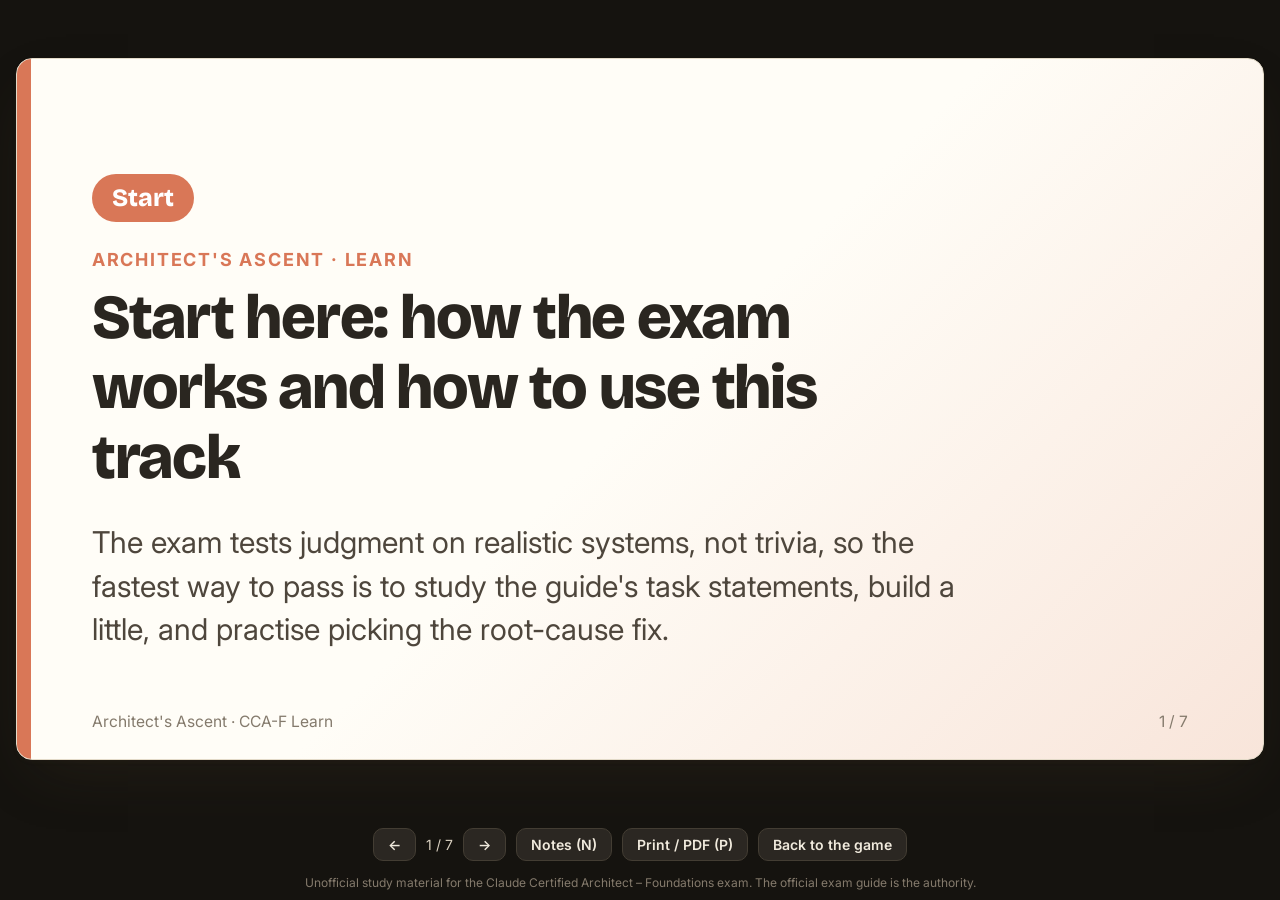
==== learn/deck.html @ 70675303 "Add the Learn track: 43 staged lessons with slides, labs and checks Three non-gating stages built fr" ====
<!DOCTYPE html>
<html lang="en" data-theme="light">
<head>
<meta charset="UTF-8">
<meta name="viewport" content="width=device-width, initial-scale=1.0">
<title>Lesson deck · Architect's Ascent</title>
<meta name="description" content="Slide deck from the Architect's Ascent Learn track for the Claude Certified Architect – Foundations exam. Unofficial study material.">
<link rel="preconnect" href="https://fonts.googleapis.com">
<link rel="preconnect" href="https://fonts.gstatic.com" crossorigin>
<link href="https://fonts.googleapis.com/css2?family=Bricolage+Grotesque:opsz,wght@12..96,400;12..96,600;12..96,700;12..96,800&family=Inter:wght@400;500;600;700&family=JetBrains+Mono:wght@500&display=swap" rel="stylesheet">
<style>
/* Standalone deck viewer: arrows / space / swipe to move, N for notes, P for a printable copy.
 * ?print=1 lays out every slide for Save as PDF; ?render=1 is the fixed 1280x720 stage the video script captures. */
:root {
  --font-display: 'Bricolage Grotesque', 'Inter', sans-serif;
  --font-body: 'Inter', -apple-system, 'Segoe UI', sans-serif;
  --font-code: 'JetBrains Mono', ui-monospace, monospace;

  --bg: #F3EEE3;
  --bg-grad: radial-gradient(1200px 600px at 50% -10%, #FAF4E6 0%, #F3EEE3 55%, #EDE5D4 100%);
  --card: #FFFDF7;
  --card-2: #FAF6EC;
  --ink: #2A2620;
  --ink-soft: #4E463C;
  --muted: #847A6C;
  --line: #E3DAC8;
  --line-strong: #CFC4AD;
  --accent: #D97757;
  --accent-deep: #B85C3C;
  --accent-soft: #F6E3DA;
  --gold: #C2912E;
  --good: #4E8F5B;
  --good-soft: #E2EFE2;
  --bad: #C04F44;
  --bad-soft: #F7E1DD;
  --d1: #D97757; --d2: #8F7BBF; --d3: #4E8F83; --d4: #5B7FA6; --d5: #B0628F;
  --shadow: 0 1px 2px rgba(74,60,40,.06), 0 10px 30px -12px rgba(74,60,40,.18);
  --shadow-big: 0 2px 4px rgba(74,60,40,.08), 0 24px 60px -20px rgba(74,60,40,.28);
  --radius: 16px;
}
[data-theme="dark"] {
  --bg: #201D19;
  --bg-grad: radial-gradient(1200px 600px at 50% -10%, #2B2620 0%, #201D19 55%, #1A1815 100%);
  --card: #2B2722;
  --card-2: #332E27;
  --ink: #F0EADD;
  --ink-soft: #D9D0C0;
  --muted: #A89C88;
  --line: #433D33;
  --line-strong: #57503F;
  --accent: #E08963;
  --accent-deep: #F0A07A;
  --accent-soft: #46342B;
  --gold: #D9AC4B;
  --good: #7CB888;
  --good-soft: #2E3B2E;
  --bad: #E07A6B;
  --bad-soft: #45302C;
  --shadow: 0 1px 2px rgba(0,0,0,.25), 0 10px 30px -12px rgba(0,0,0,.5);
  --shadow-big: 0 2px 4px rgba(0,0,0,.3), 0 24px 60px -20px rgba(0,0,0,.6);
}
* { margin: 0; padding: 0; box-sizing: border-box; }
body { font-family: var(--font-body); background: #15130F; color: var(--ink); min-height: 100vh; display: flex; flex-direction: column; }
code { font-family: var(--font-code); font-size: .85em; background: var(--accent-soft); color: var(--accent-deep); padding: .1em .35em; border-radius: 6px; }
#stage { flex: 1; display: grid; place-items: center; padding: 16px; }
#stage .ldeck { width: min(100%, calc((100vh - 120px) * 16 / 9)); }
#bar { display: flex; gap: 10px; align-items: center; justify-content: center; padding: 10px 16px 14px; color: #D9D0C0; font-size: 14px; flex-wrap: wrap; }
#bar button, #bar a { background: #2B2722; color: #F0EADD; border: 1px solid #433D33; border-radius: 10px; padding: 7px 14px; font: 600 14px var(--font-body); cursor: pointer; text-decoration: none; }
#note { max-width: 900px; margin: 0 auto 14px; padding: 0 16px; color: #D9D0C0; font-size: 15px; display: none; }
#note.show { display: block; }
#disclaimer { text-align: center; color: #847A6C; font-size: 12px; padding-bottom: 10px; }
body.render { background: #F3EEE3; display: block; }
body.render #stage { padding: 0; display: block; }
body.render #stage .ldeck { width: 1280px; }
body.render .lslide { border-radius: 0; border: 0; box-shadow: none; }
body.render #bar, body.render #note, body.render #disclaimer { display: none; }
body.deck-print { background: #fff; display: block; }
body.deck-print #stage { display: block; padding: 0; }
body.deck-print #stage .ldeck { width: 100%; }
body.deck-print .lslide { margin-bottom: 18px; }
body.deck-print #bar, body.deck-print #note { display: none; }
@page { size: 13.333in 7.5in; margin: 0; }
</style>
<link rel="stylesheet" href="learn.css">
</head>
<body>
<div id="stage"><div class="ldeck" id="deck"></div></div>
<div id="note"></div>
<div id="bar">
  <button onclick="move(-1)" aria-label="Previous slide">←</button><span id="count"></span><button onclick="move(1)" aria-label="Next slide">→</button>
  <button onclick="toggleNotes()">Notes (N)</button><button onclick="printable()">Print / PDF (P)</button>
  <a href="../index.html" id="back">Back to the game</a>
</div>
<div id="disclaimer">Unofficial study material for the Claude Certified Architect – Foundations exam. The official exam guide is the authority.</div>
<script>
/* Same code-token highlighting as the game (copied from game.js CODE_RX + fmt; keep in sync). */
const CODE_RX = new RegExp([
  '(?:~\\/)?\\.claude\\/[A-Za-z0-9_\\-.\\/*]+',
  '~\\/\\.claude\\.json', '\\.mcp\\.json',
  'claude -p\\b', 'claude-code-action',
  '\\$\\{[A-Z_][A-Z0-9_]*\\}',
  '--[a-z][a-z-]+\\b',
  '\\b[A-Za-z0-9_\\-]+\\.(?:md|json|tsx|ts|jsx|js|py|yaml|yml|mjs)\\b',
  '\\/(?:compact|memory|reload-skills|clear|resume|config|status|usage|plugin)\\b',
  '\\b(?:PreToolUse|PostToolUse|SessionStart|UserPromptSubmit|allowed-tools|argument-hint|cache_control|tool_choice|allowedTools|isRetryable|errorCategory|isError|custom_id|fork_session|max_iterations|max_tokens|stop_reason|end_turn|tool_use|tool_result|few_shot|Grep|Glob)\\b',
  '\\b[a-z][a-z0-9]*(?:_[a-z0-9]+)+\\b',
  '"(?:auto|any|none)"',
].join('|'), 'g');

function fmt(text) {
  const esc = String(text)
    .replace(/&/g, '&amp;').replace(/</g, '&lt;').replace(/>/g, '&gt;');
  return esc.replace(CODE_RX, m => '<code>' + m + '</code>');
}
</script>
<script src="lessons.js"></script>
<script src="../learn.js"></script>
<script>
const params = new URLSearchParams(location.search);
const lesson = Learn.byId(params.get("id") || decodeURIComponent(location.hash.slice(1))) || Learn.all()[0];
const slides = Learn.deck(lesson);
let i = 0;
document.title = lesson.title + ' · Architect\'s Ascent';
function draw() {
  document.getElementById('deck').innerHTML = Learn.slideHTML(lesson, i);
  Learn.fit(document.querySelector('#deck .lslide'));
  document.getElementById('count').textContent = (i + 1) + ' / ' + slides.length;
  document.getElementById('note').textContent = slides[i].note || '';
}
function move(d) { i = Math.max(0, Math.min(slides.length - 1, i + d)); draw(); }
function toggleNotes() { document.getElementById('note').classList.toggle('show'); }
function printable() { location.search = '?print=1'; }
window.showSlide = n => { i = n; draw(); return slides.length; };
window.slideCount = slides.length;
if (params.get('theme') === 'dark') document.documentElement.dataset.theme = 'dark';
if (params.get('render')) document.body.classList.add('render');
if (params.get('print')) {
  document.body.classList.add('deck-print');
  document.getElementById('deck').innerHTML = slides.map((_, k) => Learn.slideHTML(lesson, k)).join('');
  document.querySelectorAll('#deck .lslide').forEach(s => Learn.fit(s));
  if (document.fonts) document.fonts.ready.then(() => setTimeout(() => window.print(), 300));
} else draw();
document.addEventListener('keydown', e => {
  if (['ArrowRight', 'PageDown', ' '].includes(e.key)) { move(1); e.preventDefault(); }
  if (['ArrowLeft', 'PageUp'].includes(e.key)) { move(-1); e.preventDefault(); }
  if (e.key === 'n') toggleNotes();
  if (e.key === 'p') printable();
});
let x0 = null;
document.addEventListener('touchstart', e => { x0 = e.touches[0].clientX; }, { passive: true });
document.addEventListener('touchend', e => { if (x0 === null) return; const dx = e.changedTouches[0].clientX - x0; x0 = null; if (Math.abs(dx) > 50) move(dx < 0 ? 1 : -1); }, { passive: true });
</script>
</body>
</html>
---- learn/learn.css ----
/* ARCHITECT'S ASCENT — Learn track (path, lesson page, slide decks).
 * Shared by index.html and the standalone learn/deck.html. Uses the site tokens
 * (--card, --ink, --d1..--d5, ...); deck.html defines the same tokens. */

/* ---------- learning path ---------- */
.ln-summary { display: flex; gap: 14px; align-items: center; flex-wrap: wrap; background: var(--card); border: 1px solid var(--line); border-radius: var(--radius); padding: 16px 20px; box-shadow: var(--shadow); margin-bottom: 22px; }
.ln-summary .ln-prog { flex: 1; min-width: 200px; }
.ln-summary .ln-prog b { font-family: var(--font-display); font-size: 18px; }
.ln-bar { height: 8px; border-radius: 99px; background: var(--line); overflow: hidden; margin-top: 6px; }
.ln-bar > div { height: 100%; background: linear-gradient(90deg, var(--accent), var(--gold)); border-radius: 99px; }
.ln-stage { margin: 26px 0 8px; }
.ln-stage h3 { font-family: var(--font-display); font-size: 23px; font-weight: 800; letter-spacing: -.02em; display: flex; gap: 10px; align-items: baseline; flex-wrap: wrap; }
.ln-stage h3 .lvl { font-size: 12px; font-weight: 700; text-transform: uppercase; letter-spacing: .08em; color: #fff; background: var(--accent); padding: 3px 10px; border-radius: 99px; }
.ln-stage h3 .lvl.l2 { background: var(--d4); }
.ln-stage h3 .lvl.l3 { background: var(--d5); }
.ln-stage > p { color: var(--muted); font-size: 14.5px; margin: 4px 0 12px; max-width: 760px; }
.ln-domain { margin: 14px 0 6px; font-weight: 700; font-size: 14px; color: var(--ink-soft); display: flex; gap: 8px; align-items: center; }
.ln-domain .dot { width: 10px; height: 10px; border-radius: 50%; background: var(--dc); }
.ln-grid { display: grid; grid-template-columns: repeat(auto-fill, minmax(230px, 1fr)); gap: 10px; }
.ln-card { position: relative; text-align: left; background: var(--card); border: 1px solid var(--line); border-left: 5px solid var(--dc, var(--accent)); border-radius: 13px; padding: 12px 14px 11px; box-shadow: var(--shadow); color: var(--ink); transition: transform .15s, box-shadow .15s; }
.ln-card:hover { transform: translateY(-3px); box-shadow: var(--shadow-big); }
.ln-card .id { font-family: var(--font-display); font-weight: 800; font-size: 13px; color: var(--dc, var(--accent-deep)); }
.ln-card .nm { display: block; font-weight: 600; font-size: 14.5px; line-height: 1.35; margin: 2px 0 6px; }
.ln-card .meta { font-size: 12.5px; color: var(--muted); }
.ln-card .done { position: absolute; top: 9px; right: 11px; font-size: 15px; }
.ln-card.is-done { background: var(--card-2); }
.ln-card.is-next { outline: 2px solid var(--accent); outline-offset: 2px; }
.ln-res { display: grid; grid-template-columns: repeat(auto-fill, minmax(280px, 1fr)); gap: 12px; }
.ln-res .box { background: var(--card); border: 1px solid var(--line); border-radius: 14px; padding: 14px 16px; box-shadow: var(--shadow); }
.ln-res .box h4 { font-family: var(--font-display); font-size: 16px; margin-bottom: 6px; }
.ln-res ul { padding-left: 18px; font-size: 14px; }
.ln-res li { margin: 4px 0; }
.ln-res li .muted { font-size: 12.5px; }

/* ---------- lesson page ---------- */
.ls-chips { display: flex; gap: 8px; flex-wrap: wrap; margin: -8px 0 14px; }
.ls-chip { font-size: 12.5px; font-weight: 700; padding: 3px 11px; border-radius: 99px; background: var(--card); border: 1px solid var(--line); color: var(--ink-soft); }
.ls-chip.dom { background: var(--dc); border-color: transparent; color: #fff; }
.ls-hook { font-size: 17px; color: var(--ink-soft); margin-bottom: 16px; max-width: 820px; }
.ls-tabs { display: flex; gap: 6px; margin-bottom: 12px; flex-wrap: wrap; }
.ls-tabs button { font-weight: 600; font-size: 14px; padding: 8px 14px; border-radius: 10px; border: 1px solid var(--line); background: var(--card); color: var(--ink-soft); }
.ls-tabs button.on { background: var(--ink); color: var(--bg); border-color: var(--ink); }
.ls-player { background: #000; border-radius: var(--radius); overflow: hidden; box-shadow: var(--shadow-big); }
.ls-player video { display: block; width: 100%; aspect-ratio: 16 / 9; background: #000; }
.ls-deckbar { display: flex; align-items: center; gap: 10px; margin: 10px 0 0; flex-wrap: wrap; }
.ls-deckbar .count { font-weight: 700; font-size: 14px; color: var(--muted); min-width: 64px; text-align: center; }
.ls-deckbar .grow { flex: 1; }
.ls-dots { display: flex; gap: 5px; }
.ls-dots i { width: 8px; height: 8px; border-radius: 50%; background: var(--line-strong); cursor: pointer; }
.ls-dots i.on { background: var(--accent); }
.ls-note { margin-top: 10px; background: var(--card-2); border: 1px dashed var(--line-strong); border-radius: 12px; padding: 10px 14px; font-size: 14.5px; color: var(--ink-soft); }
.ls-section { margin-top: 26px; }
.ls-section h4 { font-family: var(--font-display); font-size: 19px; font-weight: 800; margin-bottom: 8px; }
.ls-delta { background: var(--accent-soft); border-radius: 12px; padding: 10px 14px; font-size: 14.5px; margin-top: 14px; }
.ls-check { background: var(--card); border: 1px solid var(--line); border-radius: 14px; padding: 14px 16px; margin-bottom: 12px; box-shadow: var(--shadow); }
.ls-check .q-text { font-size: 16px; margin-bottom: 10px; }
.ls-why { margin-top: 10px; font-size: 14.5px; padding: 9px 12px; border-radius: 10px; background: var(--good-soft); }
.ls-why.bad { background: var(--bad-soft); }
.ls-vids { display: grid; grid-template-columns: repeat(auto-fill, minmax(260px, 1fr)); gap: 12px; }
.ls-vid { background: var(--card); border: 1px solid var(--line); border-radius: 14px; overflow: hidden; box-shadow: var(--shadow); }
.ls-vid .frame { position: relative; aspect-ratio: 16 / 9; background: #111 center / cover no-repeat; display: grid; place-items: center; cursor: pointer; border: 0; width: 100%; }
.ls-vid .frame span { background: rgba(0,0,0,.65); color: #fff; font-weight: 700; font-size: 13px; padding: 7px 12px; border-radius: 99px; }
.ls-vid iframe { width: 100%; aspect-ratio: 16 / 9; border: 0; display: block; }
.ls-vid .cap { padding: 9px 12px 11px; font-size: 13.5px; }
.ls-vid .cap b { display: block; line-height: 1.35; }
.ls-vid .cap .muted { font-size: 12.5px; }
.ls-src { padding-left: 18px; font-size: 14.5px; }
.ls-src li { margin: 4px 0; }
.ls-foot { display: flex; gap: 10px; flex-wrap: wrap; margin-top: 26px; padding-top: 18px; border-top: 1px solid var(--line); }
.ls-gloss { display: grid; grid-template-columns: repeat(auto-fill, minmax(240px, 1fr)); gap: 8px; }
.ls-gloss div { background: var(--card); border: 1px solid var(--line); border-radius: 11px; padding: 9px 12px; font-size: 14px; }
.ls-gloss b { display: block; font-size: 14px; }

/* ---------- slide (16:9, scales with its container) ---------- */
.ldeck { container-type: inline-size; width: 100%; }
.lslide {
  --dc: var(--accent);
  position: relative; aspect-ratio: 16 / 9; width: 100%; overflow: hidden;
  background: var(--card); color: var(--ink); border: 1px solid var(--line); border-radius: var(--radius);
  box-shadow: var(--shadow-big); padding: 5.2cqw 6cqw 4.6cqw; display: flex; flex-direction: column;
  font-family: var(--font-body); font-size: 2.15cqw; line-height: 1.45;
}
.lslide::before { content: ''; position: absolute; left: 0; top: 0; bottom: 0; width: 1.1cqw; background: var(--dc); }
.lslide .kick { font-size: .67em; font-weight: 700; letter-spacing: .1em; text-transform: uppercase; color: var(--dc); margin-bottom: .8cqw; }
.lslide h2 { font-family: var(--font-display); font-weight: 800; font-size: 1.72em; line-height: 1.12; letter-spacing: -.02em; margin-bottom: 2.2cqw; }
.lslide ul { list-style: none; padding: 0; margin: 0; display: grid; gap: 1.25cqw; align-content: start; }
.lslide li { position: relative; padding-left: 2.6cqw; }
.lslide li::before { content: ''; position: absolute; left: .3cqw; top: .62em; width: 1cqw; height: 1cqw; border-radius: 50%; background: var(--dc); }
.lslide code { font-size: .88em; white-space: normal; }
.lslide .body { flex: 1; display: flex; gap: 3cqw; min-height: 0; }
.lslide .body > * { flex: 1; min-width: 0; }
.lslide pre { font-family: var(--font-code); font-size: .72em; line-height: 1.5; background: #24201B; color: #F0EADD; border-radius: 1.4cqw; padding: 1.8cqw 2cqw; overflow: hidden; white-space: pre-wrap; overflow-wrap: anywhere; align-self: flex-start; max-height: 100%; }
.lslide .body > pre { flex: 1.25; }
.lslide pre .lang { display: block; font-family: var(--font-body); font-size: .78em; font-weight: 700; text-transform: uppercase; letter-spacing: .08em; color: #A89C88; margin-bottom: .6cqw; }
.lslide .foot { position: absolute; left: 6cqw; right: 6cqw; bottom: 2cqw; display: flex; justify-content: space-between; font-size: 1.25cqw; color: var(--muted); }
.lslide .delta { margin-top: auto; font-size: .74em; background: var(--accent-soft); border-radius: 1cqw; padding: .9cqw 1.4cqw; }
/* title slide */
.lslide.k-title { justify-content: center; background: linear-gradient(135deg, var(--card) 50%, color-mix(in srgb, var(--dc) 18%, var(--card))); }
.lslide.k-title h2 { font-size: 2.33em; max-width: 80%; }
.lslide.k-title .hook { font-size: 1.12em; color: var(--ink-soft); max-width: 80%; }
.lslide.k-title .badge { display: inline-block; font-family: var(--font-display); font-weight: 800; font-size: .93em; color: #fff; background: var(--dc); padding: .5cqw 1.6cqw; border-radius: 99px; margin-bottom: 2cqw; align-self: flex-start; }
/* traps */
.lslide .traps { display: grid; gap: 1.3cqw; }
.lslide .trap { display: grid; grid-template-columns: 1fr 1fr; gap: 1.2cqw; font-size: .81em; line-height: 1.38; }
.lslide .trap > div { border-radius: 1.1cqw; padding: 1cqw 1.4cqw; }
.lslide .trap .w { background: var(--bad-soft); }
.lslide .trap .r { background: var(--good-soft); }
.lslide .trap b { display: block; font-size: .69em; text-transform: uppercase; letter-spacing: .08em; margin-bottom: .2cqw; }
.lslide .trap .w b { color: var(--bad); }
.lslide .trap .r b { color: var(--good); }
.lslide .trap .why { display: block; margin-top: .3cqw; color: var(--ink-soft); font-size: .86em; }
/* recap */
.lslide.k-recap { background: linear-gradient(160deg, var(--card) 60%, color-mix(in srgb, var(--dc) 14%, var(--card))); }
.lslide.k-recap li { font-weight: 600; }
/* glossary slide */
.lslide .gl { display: grid; grid-template-columns: 1fr 1fr; gap: 1cqw 2.4cqw; font-size: .79em; }
.lslide .gl b { color: var(--dc); }

@media (max-width: 640px) {
  .ls-deckbar .ls-dots { display: none; }
}
@media print {
  body.deck-print .lslide { break-after: page; box-shadow: none; border: 0; border-radius: 0; }
}
.ls-lab { background: var(--card); border: 1px solid var(--line); border-left: 5px solid var(--gold); border-radius: 14px; padding: 14px 18px; box-shadow: var(--shadow); font-size: 15px; }
.ls-lab ol { padding-left: 20px; margin: 8px 0; }
.ls-lab li { margin: 5px 0; }
.ls-lab p { font-size: 14.5px; color: var(--ink-soft); }
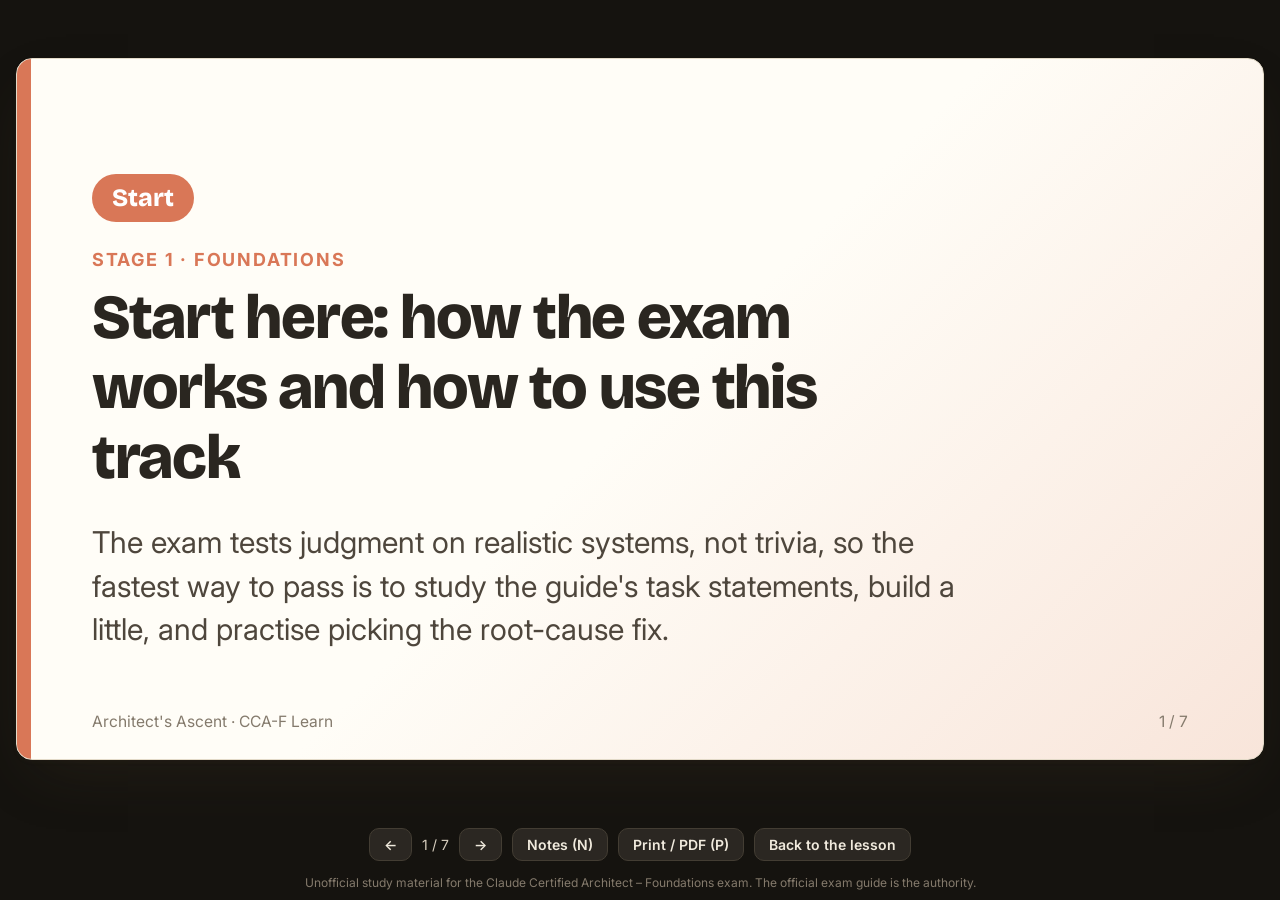
==== commit cddf1746: "Learn: readable slides on phones, slides clear their footer, placement feeds the weak-spot panel, de" ====
--- a/learn/deck.html
+++ b/learn/deck.html
@@ -64,6 +64,7 @@
 code { font-family: var(--font-code); font-size: .85em; background: var(--accent-soft); color: var(--accent-deep); padding: .1em .35em; border-radius: 6px; }
 #stage { flex: 1; display: grid; place-items: center; padding: 16px; }
 #stage .ldeck { width: min(100%, calc((100vh - 120px) * 16 / 9)); }
+body.notes #stage .ldeck { width: min(100%, calc((100vh - 220px) * 16 / 9)); }
 #bar { display: flex; gap: 10px; align-items: center; justify-content: center; padding: 10px 16px 14px; color: #D9D0C0; font-size: 14px; flex-wrap: wrap; }
 #bar button, #bar a { background: #2B2722; color: #F0EADD; border: 1px solid #433D33; border-radius: 10px; padding: 7px 14px; font: 600 14px var(--font-body); cursor: pointer; text-decoration: none; }
 #note { max-width: 900px; margin: 0 auto 14px; padding: 0 16px; color: #D9D0C0; font-size: 15px; display: none; }
@@ -89,7 +90,7 @@
 <div id="bar">
   <button onclick="move(-1)" aria-label="Previous slide">←</button><span id="count"></span><button onclick="move(1)" aria-label="Next slide">→</button>
   <button onclick="toggleNotes()">Notes (N)</button><button onclick="printable()">Print / PDF (P)</button>
-  <a href="../index.html" id="back">Back to the game</a>
+  <a href="../index.html" id="back">Back to the lesson</a>
 </div>
 <div id="disclaimer">Unofficial study material for the Claude Certified Architect – Foundations exam. The official exam guide is the authority.</div>
 <script>
@@ -128,11 +129,14 @@
   document.getElementById('note').textContent = slides[i].note || '';
 }
 function move(d) { i = Math.max(0, Math.min(slides.length - 1, i + d)); draw(); }
-function toggleNotes() { document.getElementById('note').classList.toggle('show'); }
-function printable() { location.search = '?print=1'; }
+function toggleNotes() { document.body.classList.toggle('notes', document.getElementById('note').classList.toggle('show')); draw(); }
+function printable() { params.set('print', '1'); params.set('id', lesson.id); location.search = params.toString(); }
+document.getElementById('back').href = '../index.html#lesson/' + encodeURIComponent(lesson.id);
 window.showSlide = n => { i = n; draw(); return slides.length; };
 window.slideCount = slides.length;
-if (params.get('theme') === 'dark') document.documentElement.dataset.theme = 'dark';
+/* the game passes its theme; opened directly, follow the system (renders stay light) */
+const wantDark = params.get('theme') ? params.get('theme') === 'dark' : !params.get('render') && window.matchMedia && matchMedia('(prefers-color-scheme: dark)').matches;
+if (wantDark) document.documentElement.dataset.theme = 'dark';
 if (params.get('render')) document.body.classList.add('render');
 if (params.get('print')) {
   document.body.classList.add('deck-print');
--- a/learn/learn.css
+++ b/learn/learn.css
@@ -10,24 +10,25 @@
 .ln-bar > div { height: 100%; background: linear-gradient(90deg, var(--accent), var(--gold)); border-radius: 99px; }
 .ln-stage { margin: 26px 0 8px; }
 .ln-stage h3 { font-family: var(--font-display); font-size: 23px; font-weight: 800; letter-spacing: -.02em; display: flex; gap: 10px; align-items: baseline; flex-wrap: wrap; }
-.ln-stage h3 .lvl { font-size: 12px; font-weight: 700; text-transform: uppercase; letter-spacing: .08em; color: #fff; background: var(--accent); padding: 3px 10px; border-radius: 99px; }
-.ln-stage h3 .lvl.l2 { background: var(--d4); }
-.ln-stage h3 .lvl.l3 { background: var(--d5); }
+.ln-stage h3 .lvl { font-size: 12px; font-weight: 700; text-transform: uppercase; letter-spacing: .08em; color: #fff; background: color-mix(in srgb, var(--accent) 72%, #000); padding: 3px 10px; border-radius: 99px; }
+.ln-stage h3 .lvl.l2 { background: color-mix(in srgb, var(--d4) 72%, #000); }
+.ln-stage h3 .lvl.l3 { background: color-mix(in srgb, var(--d5) 72%, #000); }
 .ln-stage > p { color: var(--muted); font-size: 14.5px; margin: 4px 0 12px; max-width: 760px; }
 .ln-domain { margin: 14px 0 6px; font-weight: 700; font-size: 14px; color: var(--ink-soft); display: flex; gap: 8px; align-items: center; }
-.ln-domain .dot { width: 10px; height: 10px; border-radius: 50%; background: var(--dc); }
+.ln-domain .dot { width: 10px; height: 10px; border-radius: 50%; background: var(--dc); flex: none; }
+.ln-domain .nm { flex: 1; min-width: 0; }
 .ln-grid { display: grid; grid-template-columns: repeat(auto-fill, minmax(230px, 1fr)); gap: 10px; }
-.ln-card { position: relative; text-align: left; background: var(--card); border: 1px solid var(--line); border-left: 5px solid var(--dc, var(--accent)); border-radius: 13px; padding: 12px 14px 11px; box-shadow: var(--shadow); color: var(--ink); transition: transform .15s, box-shadow .15s; }
+.ln-card { position: relative; display: flex; flex-direction: column; align-items: flex-start; justify-content: flex-start; text-align: left; background: var(--card); border: 1px solid var(--line); border-left: 5px solid var(--dc, var(--accent)); border-radius: 13px; padding: 12px 14px 11px; box-shadow: var(--shadow); color: var(--ink); transition: transform .15s, box-shadow .15s; }
 .ln-card:hover { transform: translateY(-3px); box-shadow: var(--shadow-big); }
-.ln-card .id { font-family: var(--font-display); font-weight: 800; font-size: 13px; color: var(--dc, var(--accent-deep)); }
+.ln-card .id { font-family: var(--font-display); font-weight: 800; font-size: 13px; color: color-mix(in srgb, var(--dc, var(--accent)) 62%, var(--ink)); }
 .ln-card .nm { display: block; font-weight: 600; font-size: 14.5px; line-height: 1.35; margin: 2px 0 6px; }
-.ln-card .meta { font-size: 12.5px; color: var(--muted); }
+.ln-card .meta { font-size: 12.5px; color: var(--ink-soft); }
 .ln-card .done { position: absolute; top: 9px; right: 11px; font-size: 15px; }
 .ln-card.is-done { background: var(--card-2); }
 .ln-card.is-next { outline: 2px solid var(--accent); outline-offset: 2px; }
 .ln-res { display: grid; grid-template-columns: repeat(auto-fill, minmax(280px, 1fr)); gap: 12px; }
 .ln-res .box { background: var(--card); border: 1px solid var(--line); border-radius: 14px; padding: 14px 16px; box-shadow: var(--shadow); }
-.ln-res .box h4 { font-family: var(--font-display); font-size: 16px; margin-bottom: 6px; }
+.ln-res .box h3 { font-family: var(--font-display); font-size: 16px; margin-bottom: 6px; }
 .ln-res ul { padding-left: 18px; font-size: 14px; }
 .ln-res li { margin: 4px 0; }
 .ln-res li .muted { font-size: 12.5px; }
@@ -35,7 +36,7 @@
 /* ---------- lesson page ---------- */
 .ls-chips { display: flex; gap: 8px; flex-wrap: wrap; margin: -8px 0 14px; }
 .ls-chip { font-size: 12.5px; font-weight: 700; padding: 3px 11px; border-radius: 99px; background: var(--card); border: 1px solid var(--line); color: var(--ink-soft); }
-.ls-chip.dom { background: var(--dc); border-color: transparent; color: #fff; }
+.ls-chip.dom { background: color-mix(in srgb, var(--dc) 72%, #000); border-color: transparent; color: #fff; }
 .ls-hook { font-size: 17px; color: var(--ink-soft); margin-bottom: 16px; max-width: 820px; }
 .ls-tabs { display: flex; gap: 6px; margin-bottom: 12px; flex-wrap: wrap; }
 .ls-tabs button { font-weight: 600; font-size: 14px; padding: 8px 14px; border-radius: 10px; border: 1px solid var(--line); background: var(--card); color: var(--ink-soft); }
@@ -46,11 +47,12 @@
 .ls-deckbar .count { font-weight: 700; font-size: 14px; color: var(--muted); min-width: 64px; text-align: center; }
 .ls-deckbar .grow { flex: 1; }
 .ls-dots { display: flex; gap: 5px; }
-.ls-dots i { width: 8px; height: 8px; border-radius: 50%; background: var(--line-strong); cursor: pointer; }
-.ls-dots i.on { background: var(--accent); }
+.ls-dots button { width: 8px; height: 8px; padding: 0; border: 0; border-radius: 50%; background: var(--line-strong); cursor: pointer; }
+.ls-dots button.on { background: var(--accent); }
+.ls-dots button:focus-visible { outline: 2px solid var(--accent); outline-offset: 2px; }
 .ls-note { margin-top: 10px; background: var(--card-2); border: 1px dashed var(--line-strong); border-radius: 12px; padding: 10px 14px; font-size: 14.5px; color: var(--ink-soft); }
 .ls-section { margin-top: 26px; }
-.ls-section h4 { font-family: var(--font-display); font-size: 19px; font-weight: 800; margin-bottom: 8px; }
+.ls-section h3 { font-family: var(--font-display); font-size: 19px; font-weight: 800; margin-bottom: 8px; }
 .ls-delta { background: var(--accent-soft); border-radius: 12px; padding: 10px 14px; font-size: 14.5px; margin-top: 14px; }
 .ls-check { background: var(--card); border: 1px solid var(--line); border-radius: 14px; padding: 14px 16px; margin-bottom: 12px; box-shadow: var(--shadow); }
 .ls-check .q-text { font-size: 16px; margin-bottom: 10px; }
@@ -63,7 +65,7 @@
 .ls-vid iframe { width: 100%; aspect-ratio: 16 / 9; border: 0; display: block; }
 .ls-vid .cap { padding: 9px 12px 11px; font-size: 13.5px; }
 .ls-vid .cap b { display: block; line-height: 1.35; }
-.ls-vid .cap .muted { font-size: 12.5px; }
+.ls-vid .cap .muted { font-size: 12.5px; color: var(--ink-soft); }
 .ls-src { padding-left: 18px; font-size: 14.5px; }
 .ls-src li { margin: 4px 0; }
 .ls-foot { display: flex; gap: 10px; flex-wrap: wrap; margin-top: 26px; padding-top: 18px; border-top: 1px solid var(--line); }
@@ -119,6 +121,32 @@
 @media (max-width: 640px) {
   .ls-deckbar .ls-dots { display: none; }
 }
+
+/* phone-width slides: reflow at a readable size instead of shrinking a 16:9 picture
+   (the narrated videos are rendered at 1280px, so they keep the 16:9 layout) */
+@container (max-width: 560px) {
+  .lslide { aspect-ratio: auto; font-size: 15px !important; line-height: 1.45; padding: 18px 16px 40px 22px; }
+  .lslide::before { width: 5px; }
+  .lslide .kick { margin-bottom: 6px; }
+  .lslide h2 { margin-bottom: 12px; font-size: 1.45em; }
+  .lslide ul { gap: 8px; }
+  .lslide li { padding-left: 16px; }
+  .lslide li::before { left: 2px; width: 7px; height: 7px; }
+  .lslide .body { flex-direction: column; gap: 12px; }
+  .lslide pre { font-size: .8em !important; border-radius: 10px; padding: 10px 12px; max-height: none; align-self: stretch; }
+  .lslide pre .lang { margin-bottom: 4px; }
+  .lslide .foot { left: 22px; right: 16px; bottom: 12px; font-size: 11px; }
+  .lslide .delta { margin-top: 12px; border-radius: 8px; padding: 8px 10px; }
+  .lslide.k-title { min-height: 220px; }
+  .lslide.k-title h2 { font-size: 1.7em; max-width: none; }
+  .lslide.k-title .hook { max-width: none; font-size: 1.02em; }
+  .lslide.k-title .badge { padding: 3px 12px; margin-bottom: 12px; }
+  .lslide .traps { gap: 10px; }
+  .lslide .trap { grid-template-columns: 1fr; gap: 4px; font-size: .9em; }
+  .lslide .trap > div { border-radius: 8px; padding: 8px 10px; }
+  .lslide .trap b { margin-bottom: 2px; }
+  .lslide .gl { grid-template-columns: 1fr; gap: 6px; font-size: .9em; }
+}
 @media print {
   body.deck-print .lslide { break-after: page; box-shadow: none; border: 0; border-radius: 0; }
 }
@@ -126,3 +154,6 @@
 .ls-lab ol { padding-left: 20px; margin: 8px 0; }
 .ls-lab li { margin: 5px 0; }
 .ls-lab p { font-size: 14.5px; color: var(--ink-soft); }
+#screen-learn .bp-focus h3 { font-family: var(--font-display); font-size: 16px; margin: 6px 0 8px; text-align: left; }
+.ls-delta code, .ls-lab code { color: color-mix(in srgb, var(--accent-deep) 80%, var(--ink)); }
+#screen-learn a:not(.btn), #screen-lesson a:not(.btn) { color: color-mix(in srgb, var(--accent-deep) 85%, var(--ink)); }
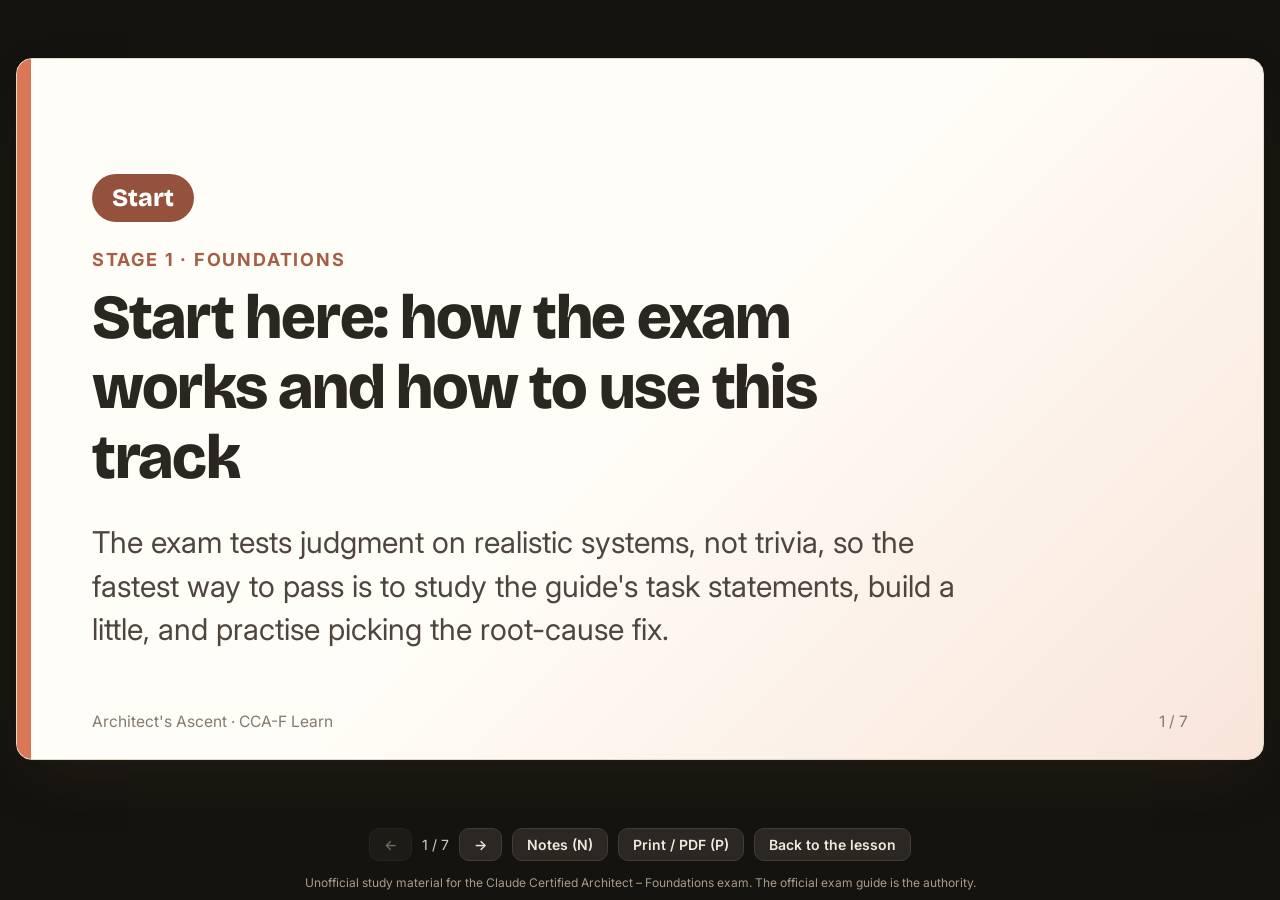
==== commit ee834142: "Learn: fix the Learning Path e2e sweep findings Browser Back/Forward now move between screens (game." ====
--- a/learn/deck.html
+++ b/learn/deck.html
@@ -69,7 +69,11 @@
 #bar button, #bar a { background: #2B2722; color: #F0EADD; border: 1px solid #433D33; border-radius: 10px; padding: 7px 14px; font: 600 14px var(--font-body); cursor: pointer; text-decoration: none; }
 #note { max-width: 900px; margin: 0 auto 14px; padding: 0 16px; color: #D9D0C0; font-size: 15px; display: none; }
 #note.show { display: block; }
-#disclaimer { text-align: center; color: #847A6C; font-size: 12px; padding-bottom: 10px; }
+#bar button:disabled { opacity: .4; cursor: default; }
+#missing { max-width: 900px; margin: 16px auto 0; padding: 10px 14px; border-radius: 10px; background: #46342B; color: #F0EADD; font-size: 14px; }
+#missing[hidden] { display: none; }
+#missing a { color: #F0A07A; }
+#disclaimer { text-align: center; color: #A89C88; font-size: 12px; padding-bottom: 10px; }
 body.render { background: #F3EEE3; display: block; }
 body.render #stage { padding: 0; display: block; }
 body.render #stage .ldeck { width: 1280px; }
@@ -79,31 +83,32 @@
 body.deck-print #stage { display: block; padding: 0; }
 body.deck-print #stage .ldeck { width: 100%; }
 body.deck-print .lslide { margin-bottom: 18px; }
-body.deck-print #bar, body.deck-print #note { display: none; }
+body.deck-print #bar, body.deck-print #note, body.deck-print #disclaimer, body.deck-print #missing { display: none; }
 @page { size: 13.333in 7.5in; margin: 0; }
 </style>
 <link rel="stylesheet" href="learn.css">
 </head>
 <body>
+<p id="missing" role="alert" hidden></p>
 <div id="stage"><div class="ldeck" id="deck"></div></div>
 <div id="note"></div>
 <div id="bar">
-  <button onclick="move(-1)" aria-label="Previous slide">←</button><span id="count"></span><button onclick="move(1)" aria-label="Next slide">→</button>
-  <button onclick="toggleNotes()">Notes (N)</button><button onclick="printable()">Print / PDF (P)</button>
+  <button onclick="move(-1)" id="prev" aria-label="Previous slide">←</button><span id="count" aria-live="polite"></span><button onclick="move(1)" id="next" aria-label="Next slide">→</button>
+  <button onclick="toggleNotes()" id="notes-btn" aria-pressed="false">Notes (N)</button><button onclick="printable()">Print / PDF (P)</button>
   <a href="../index.html" id="back">Back to the lesson</a>
 </div>
 <div id="disclaimer">Unofficial study material for the Claude Certified Architect – Foundations exam. The official exam guide is the authority.</div>
 <script>
 /* Same code-token highlighting as the game (copied from game.js CODE_RX + fmt; keep in sync). */
 const CODE_RX = new RegExp([
-  '(?:~\\/)?\\.claude\\/[A-Za-z0-9_\\-.\\/*]+',
+  '(?:\\.{1,2}\\/|~\\/)?\\.claude\\/(?:[A-Za-z0-9_\\-.\\/*]*[A-Za-z0-9_\\-\\/*])?',
   '~\\/\\.claude\\.json', '\\.mcp\\.json',
   'claude -p\\b', 'claude-code-action',
   '\\$\\{[A-Z_][A-Z0-9_]*\\}',
   '--[a-z][a-z-]+\\b',
-  '\\b[A-Za-z0-9_\\-]+\\.(?:md|json|tsx|ts|jsx|js|py|yaml|yml|mjs)\\b',
-  '\\/(?:compact|memory|reload-skills|clear|resume|config|status|usage|plugin)\\b',
-  '\\b(?:PreToolUse|PostToolUse|SessionStart|UserPromptSubmit|allowed-tools|argument-hint|cache_control|tool_choice|allowedTools|isRetryable|errorCategory|isError|custom_id|fork_session|max_iterations|max_tokens|stop_reason|end_turn|tool_use|tool_result|few_shot|Grep|Glob)\\b',
+  '(?:\\.{1,2}\\/|\\b)[A-Za-z0-9_\\-][A-Za-z0-9_\\-.]*\\.(?:md|json|tsx|ts|jsx|js|py|yaml|yml|mjs)\\b',
+  '\\/(?:compact|context|memory|reload-skills|clear|resume|config|status|usage|plugin)\\b',
+  '\\b(?:PreToolUse|PostToolUse|SessionStart|UserPromptSubmit|allowed-tools|argument-hint|cache_control|tool_choice|allowedTools|isRetryable|errorCategory|isError|custom_id|fork_session|max_iterations|max_tokens|stop_reason|end_turn|tool_use|tool_result|few_shot|updatedToolOutput|Grep|Glob)\\b',
   '\\b[a-z][a-z0-9]*(?:_[a-z0-9]+)+\\b',
   '"(?:auto|any|none)"',
 ].join('|'), 'g');
@@ -111,14 +116,23 @@
 function fmt(text) {
   const esc = String(text)
     .replace(/&/g, '&amp;').replace(/</g, '&lt;').replace(/>/g, '&gt;');
-  return esc.replace(CODE_RX, m => '<code>' + m + '</code>');
+  /* `backticked` spans are code as written; elsewhere, spot identifiers */
+  const code = m => '<code' + (m.length > 22 ? ' class="lc"' : '') + '>' + m + '</code>';
+  return esc.split(/`([^`\n]+)`/).map((part, i) => i % 2 ? code(part) : part.replace(CODE_RX, code)).join('');
 }
 </script>
 <script src="lessons.js"></script>
 <script src="../learn.js"></script>
 <script>
 const params = new URLSearchParams(location.search);
-const lesson = Learn.byId(params.get("id") || decodeURIComponent(location.hash.slice(1))) || Learn.all()[0];
+const asked = params.get("id") || decodeURIComponent(location.hash.slice(1));
+const lesson = Learn.byId(asked) || Learn.all()[0];
+if (asked && !Learn.byId(asked)) {
+  const m = document.getElementById('missing');
+  m.textContent = 'There is no lesson called "' + asked + '", so this is the first lesson. ';
+  m.insertAdjacentHTML('beforeend', '<a href="../index.html#lesson/start-here">Pick a lesson in the Learn path</a>.');
+  m.hidden = false;
+}
 const slides = Learn.deck(lesson);
 let i = 0;
 document.title = lesson.title + ' · Architect\'s Ascent';
@@ -127,11 +141,18 @@
   Learn.fit(document.querySelector('#deck .lslide'));
   document.getElementById('count').textContent = (i + 1) + ' / ' + slides.length;
   document.getElementById('note').textContent = slides[i].note || '';
+  document.getElementById('prev').disabled = i === 0;
+  document.getElementById('next').disabled = i === slides.length - 1;
+  document.getElementById('back').href = '../index.html#lesson/' + encodeURIComponent(lesson.id) + '/' + (i + 1);
 }
 function move(d) { i = Math.max(0, Math.min(slides.length - 1, i + d)); draw(); }
-function toggleNotes() { document.body.classList.toggle('notes', document.getElementById('note').classList.toggle('show')); draw(); }
+function toggleNotes() {
+  const on = document.getElementById('note').classList.toggle('show');
+  document.body.classList.toggle('notes', on);
+  document.getElementById('notes-btn').setAttribute('aria-pressed', String(on));
+  draw();
+}
 function printable() { params.set('print', '1'); params.set('id', lesson.id); location.search = params.toString(); }
-document.getElementById('back').href = '../index.html#lesson/' + encodeURIComponent(lesson.id);
 window.showSlide = n => { i = n; draw(); return slides.length; };
 window.slideCount = slides.length;
 /* the game passes its theme; opened directly, follow the system (renders stay light) */
--- a/learn/learn.css
+++ b/learn/learn.css
@@ -9,13 +9,13 @@
 .ln-bar { height: 8px; border-radius: 99px; background: var(--line); overflow: hidden; margin-top: 6px; }
 .ln-bar > div { height: 100%; background: linear-gradient(90deg, var(--accent), var(--gold)); border-radius: 99px; }
 .ln-stage { margin: 26px 0 8px; }
-.ln-stage h3 { font-family: var(--font-display); font-size: 23px; font-weight: 800; letter-spacing: -.02em; display: flex; gap: 10px; align-items: baseline; flex-wrap: wrap; }
-.ln-stage h3 .lvl { font-size: 12px; font-weight: 700; text-transform: uppercase; letter-spacing: .08em; color: #fff; background: color-mix(in srgb, var(--accent) 72%, #000); padding: 3px 10px; border-radius: 99px; }
-.ln-stage h3 .lvl.l2 { background: color-mix(in srgb, var(--d4) 72%, #000); }
-.ln-stage h3 .lvl.l3 { background: color-mix(in srgb, var(--d5) 72%, #000); }
+.ln-stage > h2 { font-family: var(--font-display); font-size: 23px; font-weight: 800; letter-spacing: -.02em; display: flex; gap: 10px; align-items: baseline; flex-wrap: wrap; }
+.ln-stage > h2 .lvl { font-size: 12px; font-weight: 700; text-transform: uppercase; letter-spacing: .08em; color: #fff; background: color-mix(in srgb, var(--accent) 72%, #000); padding: 3px 10px; border-radius: 99px; }
+.ln-stage > h2 .lvl.l2 { background: color-mix(in srgb, var(--d4) 72%, #000); }
+.ln-stage > h2 .lvl.l3 { background: color-mix(in srgb, var(--d5) 72%, #000); }
 .ln-stage > p { color: var(--muted); font-size: 14.5px; margin: 4px 0 12px; max-width: 760px; }
-.ln-domain { margin: 14px 0 6px; font-weight: 700; font-size: 14px; color: var(--ink-soft); display: flex; gap: 8px; align-items: center; }
-.ln-domain .dot { width: 10px; height: 10px; border-radius: 50%; background: var(--dc); flex: none; }
+.ln-domain { margin: 14px 0 6px; font-weight: 700; font-size: 14px; color: var(--ink-soft); display: flex; gap: 8px; align-items: flex-start; }
+.ln-domain .dot { width: 10px; height: 10px; border-radius: 50%; background: var(--dc); flex: none; margin-top: 5px; }
 .ln-domain .nm { flex: 1; min-width: 0; }
 .ln-grid { display: grid; grid-template-columns: repeat(auto-fill, minmax(230px, 1fr)); gap: 10px; }
 .ln-card { position: relative; display: flex; flex-direction: column; align-items: flex-start; justify-content: flex-start; text-align: left; background: var(--card); border: 1px solid var(--line); border-left: 5px solid var(--dc, var(--accent)); border-radius: 13px; padding: 12px 14px 11px; box-shadow: var(--shadow); color: var(--ink); transition: transform .15s, box-shadow .15s; }
@@ -26,6 +26,7 @@
 .ln-card .done { position: absolute; top: 9px; right: 11px; font-size: 15px; }
 .ln-card.is-done { background: var(--card-2); }
 .ln-card.is-next { outline: 2px solid var(--accent); outline-offset: 2px; }
+.ln-card.is-next:focus-visible { outline: 3px solid var(--focus); outline-offset: 3px; box-shadow: 0 0 0 7px color-mix(in srgb, var(--accent) 45%, transparent); }
 .ln-res { display: grid; grid-template-columns: repeat(auto-fill, minmax(280px, 1fr)); gap: 12px; }
 .ln-res .box { background: var(--card); border: 1px solid var(--line); border-radius: 14px; padding: 14px 16px; box-shadow: var(--shadow); }
 .ln-res .box h3 { font-family: var(--font-display); font-size: 16px; margin-bottom: 6px; }
@@ -42,17 +43,20 @@
 .ls-tabs button { font-weight: 600; font-size: 14px; padding: 8px 14px; border-radius: 10px; border: 1px solid var(--line); background: var(--card); color: var(--ink-soft); }
 .ls-tabs button.on { background: var(--ink); color: var(--bg); border-color: var(--ink); }
 .ls-player { background: #000; border-radius: var(--radius); overflow: hidden; box-shadow: var(--shadow-big); }
-.ls-player video { display: block; width: 100%; aspect-ratio: 16 / 9; background: #000; }
+.ls-player video { display: block; width: 100%; aspect-ratio: 16 / 9; max-height: calc(100vh - var(--topbar-h, 70px) - 24px); background: #000; }
 .ls-deckbar { display: flex; align-items: center; gap: 10px; margin: 10px 0 0; flex-wrap: wrap; }
 .ls-deckbar .count { font-weight: 700; font-size: 14px; color: var(--muted); min-width: 64px; text-align: center; }
 .ls-deckbar .grow { flex: 1; }
-.ls-dots { display: flex; gap: 5px; }
-.ls-dots button { width: 8px; height: 8px; padding: 0; border: 0; border-radius: 50%; background: var(--line-strong); cursor: pointer; }
-.ls-dots button.on { background: var(--accent); }
-.ls-dots button:focus-visible { outline: 2px solid var(--accent); outline-offset: 2px; }
+.ls-dots { display: flex; gap: 0; }
+.ls-dots button { width: 24px; height: 24px; padding: 0; border: 0; border-radius: 50%; background: none; cursor: pointer; display: grid; place-items: center; }
+.ls-dots button::before { content: ''; width: 8px; height: 8px; border-radius: 50%; background: var(--line-strong); }
+.ls-dots button.on::before { background: var(--accent); width: 10px; height: 10px; }
+.ls-dots button:focus-visible { outline: 3px solid var(--focus); outline-offset: -2px; }
+.ls-deckbar .btn:disabled { opacity: .45; cursor: default; transform: none; }
+.ls-code { margin-top: 10px; font-family: var(--font-code); font-size: 14px; line-height: 1.55; background: #24201B; color: #F0EADD; border-radius: 12px; padding: 14px 16px; white-space: pre; overflow-x: auto; }
 .ls-note { margin-top: 10px; background: var(--card-2); border: 1px dashed var(--line-strong); border-radius: 12px; padding: 10px 14px; font-size: 14.5px; color: var(--ink-soft); }
 .ls-section { margin-top: 26px; }
-.ls-section h3 { font-family: var(--font-display); font-size: 19px; font-weight: 800; margin-bottom: 8px; }
+.ls-section h2 { font-family: var(--font-display); font-size: 19px; font-weight: 800; margin-bottom: 8px; }
 .ls-delta { background: var(--accent-soft); border-radius: 12px; padding: 10px 14px; font-size: 14.5px; margin-top: 14px; }
 .ls-check { background: var(--card); border: 1px solid var(--line); border-radius: 14px; padding: 14px 16px; margin-bottom: 12px; box-shadow: var(--shadow); }
 .ls-check .q-text { font-size: 16px; margin-bottom: 10px; }
@@ -61,6 +65,7 @@
 .ls-vids { display: grid; grid-template-columns: repeat(auto-fill, minmax(260px, 1fr)); gap: 12px; }
 .ls-vid { background: var(--card); border: 1px solid var(--line); border-radius: 14px; overflow: hidden; box-shadow: var(--shadow); }
 .ls-vid .frame { position: relative; aspect-ratio: 16 / 9; background: #111 center / cover no-repeat; display: grid; place-items: center; cursor: pointer; border: 0; width: 100%; }
+.ls-vid .frame:focus-visible { outline-offset: -5px; }
 .ls-vid .frame span { background: rgba(0,0,0,.65); color: #fff; font-weight: 700; font-size: 13px; padding: 7px 12px; border-radius: 99px; }
 .ls-vid iframe { width: 100%; aspect-ratio: 16 / 9; border: 0; display: block; }
 .ls-vid .cap { padding: 9px 12px 11px; font-size: 13.5px; }
@@ -83,7 +88,7 @@
   font-family: var(--font-body); font-size: 2.15cqw; line-height: 1.45;
 }
 .lslide::before { content: ''; position: absolute; left: 0; top: 0; bottom: 0; width: 1.1cqw; background: var(--dc); }
-.lslide .kick { font-size: .67em; font-weight: 700; letter-spacing: .1em; text-transform: uppercase; color: var(--dc); margin-bottom: .8cqw; }
+.lslide .kick { font-size: .67em; font-weight: 700; letter-spacing: .1em; text-transform: uppercase; color: color-mix(in srgb, var(--dc) 70%, var(--ink)); margin-bottom: .8cqw; }
 .lslide h2 { font-family: var(--font-display); font-weight: 800; font-size: 1.72em; line-height: 1.12; letter-spacing: -.02em; margin-bottom: 2.2cqw; }
 .lslide ul { list-style: none; padding: 0; margin: 0; display: grid; gap: 1.25cqw; align-content: start; }
 .lslide li { position: relative; padding-left: 2.6cqw; }
@@ -100,7 +105,7 @@
 .lslide.k-title { justify-content: center; background: linear-gradient(135deg, var(--card) 50%, color-mix(in srgb, var(--dc) 18%, var(--card))); }
 .lslide.k-title h2 { font-size: 2.33em; max-width: 80%; }
 .lslide.k-title .hook { font-size: 1.12em; color: var(--ink-soft); max-width: 80%; }
-.lslide.k-title .badge { display: inline-block; font-family: var(--font-display); font-weight: 800; font-size: .93em; color: #fff; background: var(--dc); padding: .5cqw 1.6cqw; border-radius: 99px; margin-bottom: 2cqw; align-self: flex-start; }
+.lslide.k-title .badge { display: inline-block; font-family: var(--font-display); font-weight: 800; font-size: .93em; color: #fff; background: color-mix(in srgb, var(--dc) 68%, #000); padding: .5cqw 1.6cqw; border-radius: 99px; margin-bottom: 2cqw; align-self: flex-start; }
 /* traps */
 .lslide .traps { display: grid; gap: 1.3cqw; }
 .lslide .trap { display: grid; grid-template-columns: 1fr 1fr; gap: 1.2cqw; font-size: .81em; line-height: 1.38; }
@@ -120,6 +125,11 @@
 
 @media (max-width: 640px) {
   .ls-deckbar .ls-dots { display: none; }
+  /* phone slides change height: keep Prev/Next in one place */
+  .ls-deckbar { position: sticky; bottom: 0; z-index: 5; background: var(--bg); padding: 8px 0; margin-top: 0; flex-wrap: nowrap; gap: 6px; }
+  .ls-deckbar .count { min-width: 44px; }
+  .ls-deckbar .lbl { display: none; }
+  .ls-foot .btn { flex: 1 1 100%; }
 }
 
 /* phone-width slides: reflow at a readable size instead of shrinking a 16:9 picture
@@ -133,7 +143,7 @@
   .lslide li { padding-left: 16px; }
   .lslide li::before { left: 2px; width: 7px; height: 7px; }
   .lslide .body { flex-direction: column; gap: 12px; }
-  .lslide pre { font-size: .8em !important; border-radius: 10px; padding: 10px 12px; max-height: none; align-self: stretch; }
+  .lslide pre { font-size: .8em !important; border-radius: 10px; padding: 10px 12px; max-height: none; align-self: stretch; white-space: pre; overflow-wrap: normal; overflow-x: auto; }
   .lslide pre .lang { margin-bottom: 4px; }
   .lslide .foot { left: 22px; right: 16px; bottom: 12px; font-size: 11px; }
   .lslide .delta { margin-top: 12px; border-radius: 8px; padding: 8px 10px; }
@@ -149,11 +159,25 @@
 }
 @media print {
   body.deck-print .lslide { break-after: page; box-shadow: none; border: 0; border-radius: 0; }
+  body.deck-print .lslide:last-child { break-after: auto; }
 }
 .ls-lab { background: var(--card); border: 1px solid var(--line); border-left: 5px solid var(--gold); border-radius: 14px; padding: 14px 18px; box-shadow: var(--shadow); font-size: 15px; }
 .ls-lab ol { padding-left: 20px; margin: 8px 0; }
 .ls-lab li { margin: 5px 0; }
 .ls-lab p { font-size: 14.5px; color: var(--ink-soft); }
-#screen-learn .bp-focus h3 { font-family: var(--font-display); font-size: 16px; margin: 6px 0 8px; text-align: left; }
+#screen-learn .bp-focus h2 { font-family: var(--font-display); font-size: 16px; margin: 6px 0 8px; text-align: left; }
 .ls-delta code, .ls-lab code { color: color-mix(in srgb, var(--accent-deep) 80%, var(--ink)); }
 #screen-learn a:not(.btn), #screen-lesson a:not(.btn) { color: color-mix(in srgb, var(--accent-deep) 85%, var(--ink)); }
+
+/* official prep courses: inline on the path, and their own section above the reading list */
+.prep-tag { display: inline-block; font-size: 11px; font-weight: 700; text-transform: uppercase; letter-spacing: .06em; color: color-mix(in srgb, var(--accent-deep) 85%, var(--ink)); border: 1px solid color-mix(in srgb, var(--accent) 55%, transparent); border-radius: 99px; padding: 1px 8px; vertical-align: 1px; white-space: nowrap; }
+.ln-prep { display: flex; flex-wrap: wrap; gap: 4px 8px; align-items: baseline; font-size: 13.5px; margin: 2px 0 10px 18px; color: var(--ink-soft); }
+.ln-prep .sep { color: var(--muted); }
+.ln-prepgrid { display: grid; grid-template-columns: repeat(auto-fill, minmax(260px, 1fr)); gap: 12px; }
+.ln-prepgrid .box { background: var(--card); border: 1px solid var(--line); border-radius: 14px; padding: 14px 16px; box-shadow: var(--shadow); display: flex; flex-direction: column; gap: 6px; }
+.ln-prepgrid h3 { font-family: var(--font-display); font-size: 16px; margin: 0; }
+.ln-prepgrid p { font-size: 13.5px; color: var(--ink-soft); margin: 0; flex: 1; }
+.ln-prepgrid .chips { display: flex; gap: 6px; flex-wrap: wrap; }
+.dchip { font-size: 11.5px; font-weight: 700; padding: 1px 8px; border-radius: 99px; border: 1px solid var(--dc, var(--line)); color: var(--ink-soft); }
+.dchip[style] { background: color-mix(in srgb, var(--dc) 14%, transparent); }
+#ln-prep-all { scroll-margin-top: 96px; } /* clear the sticky HUD */
